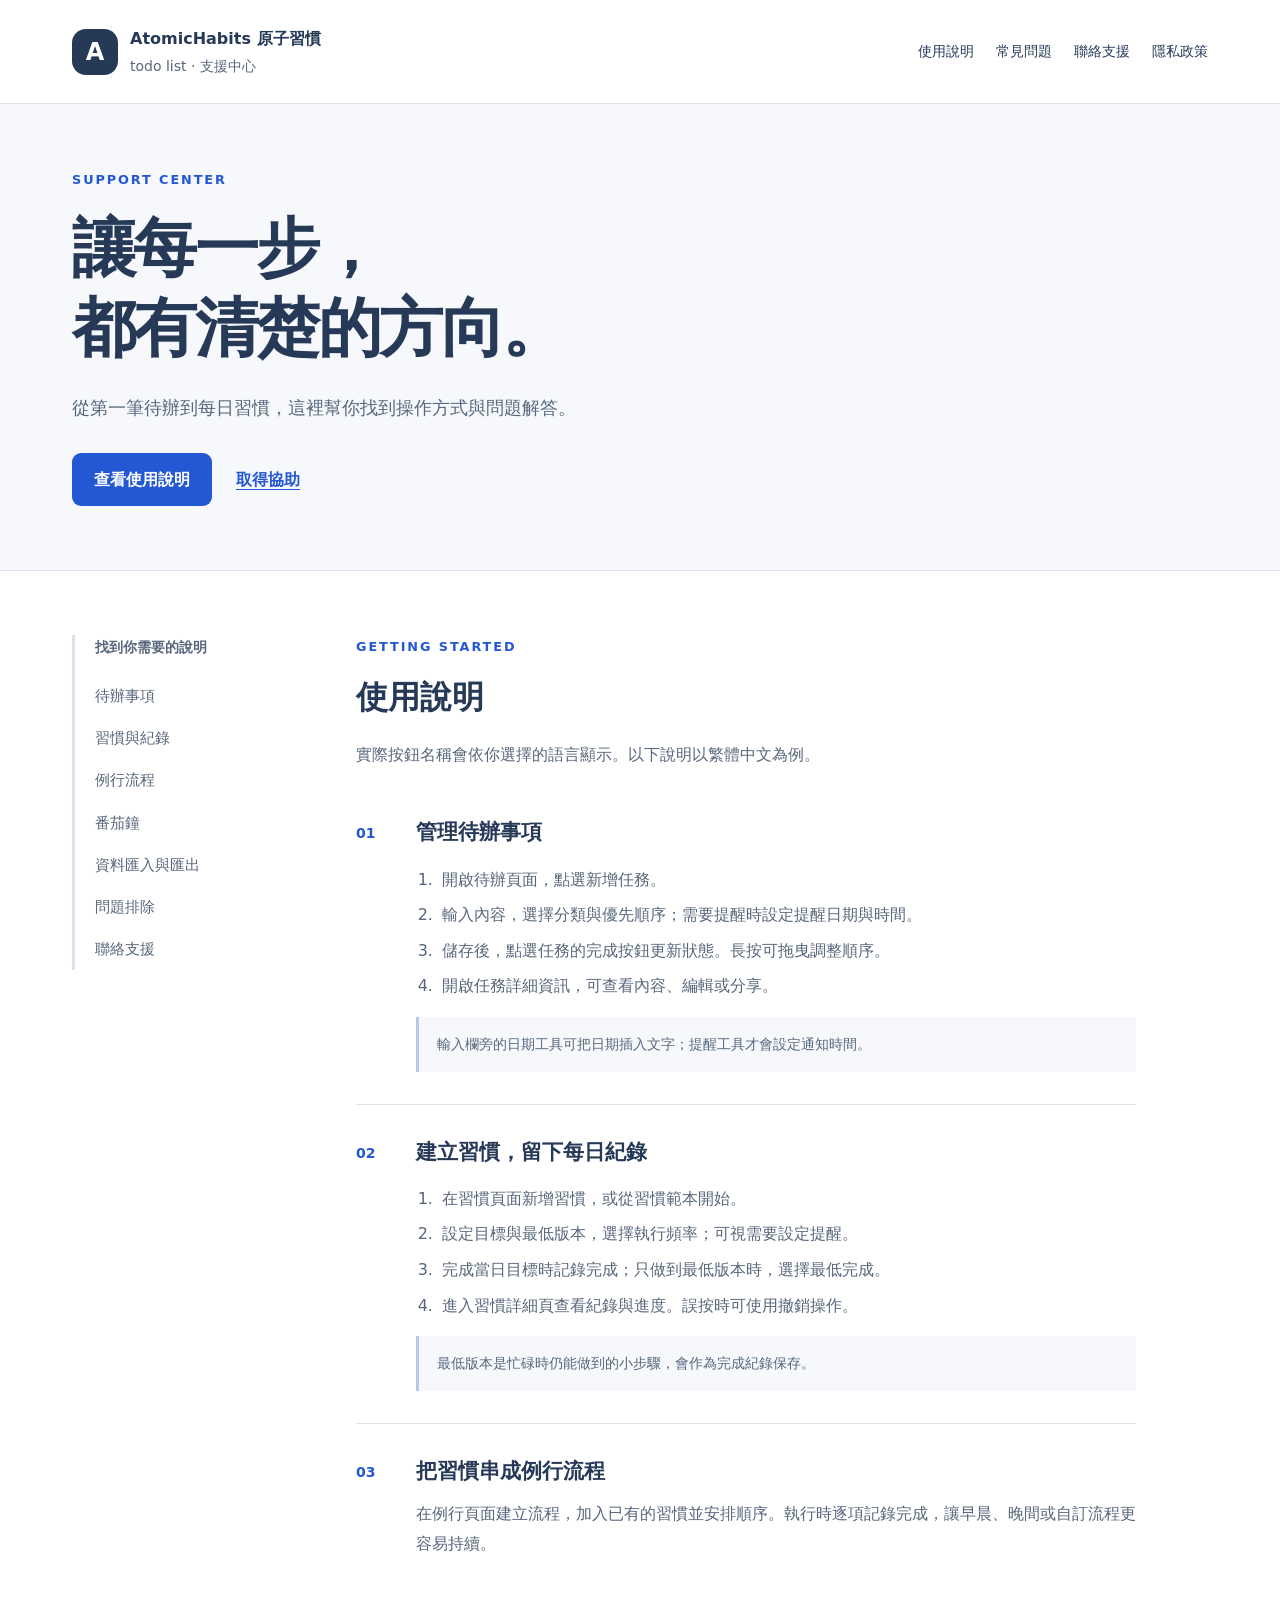
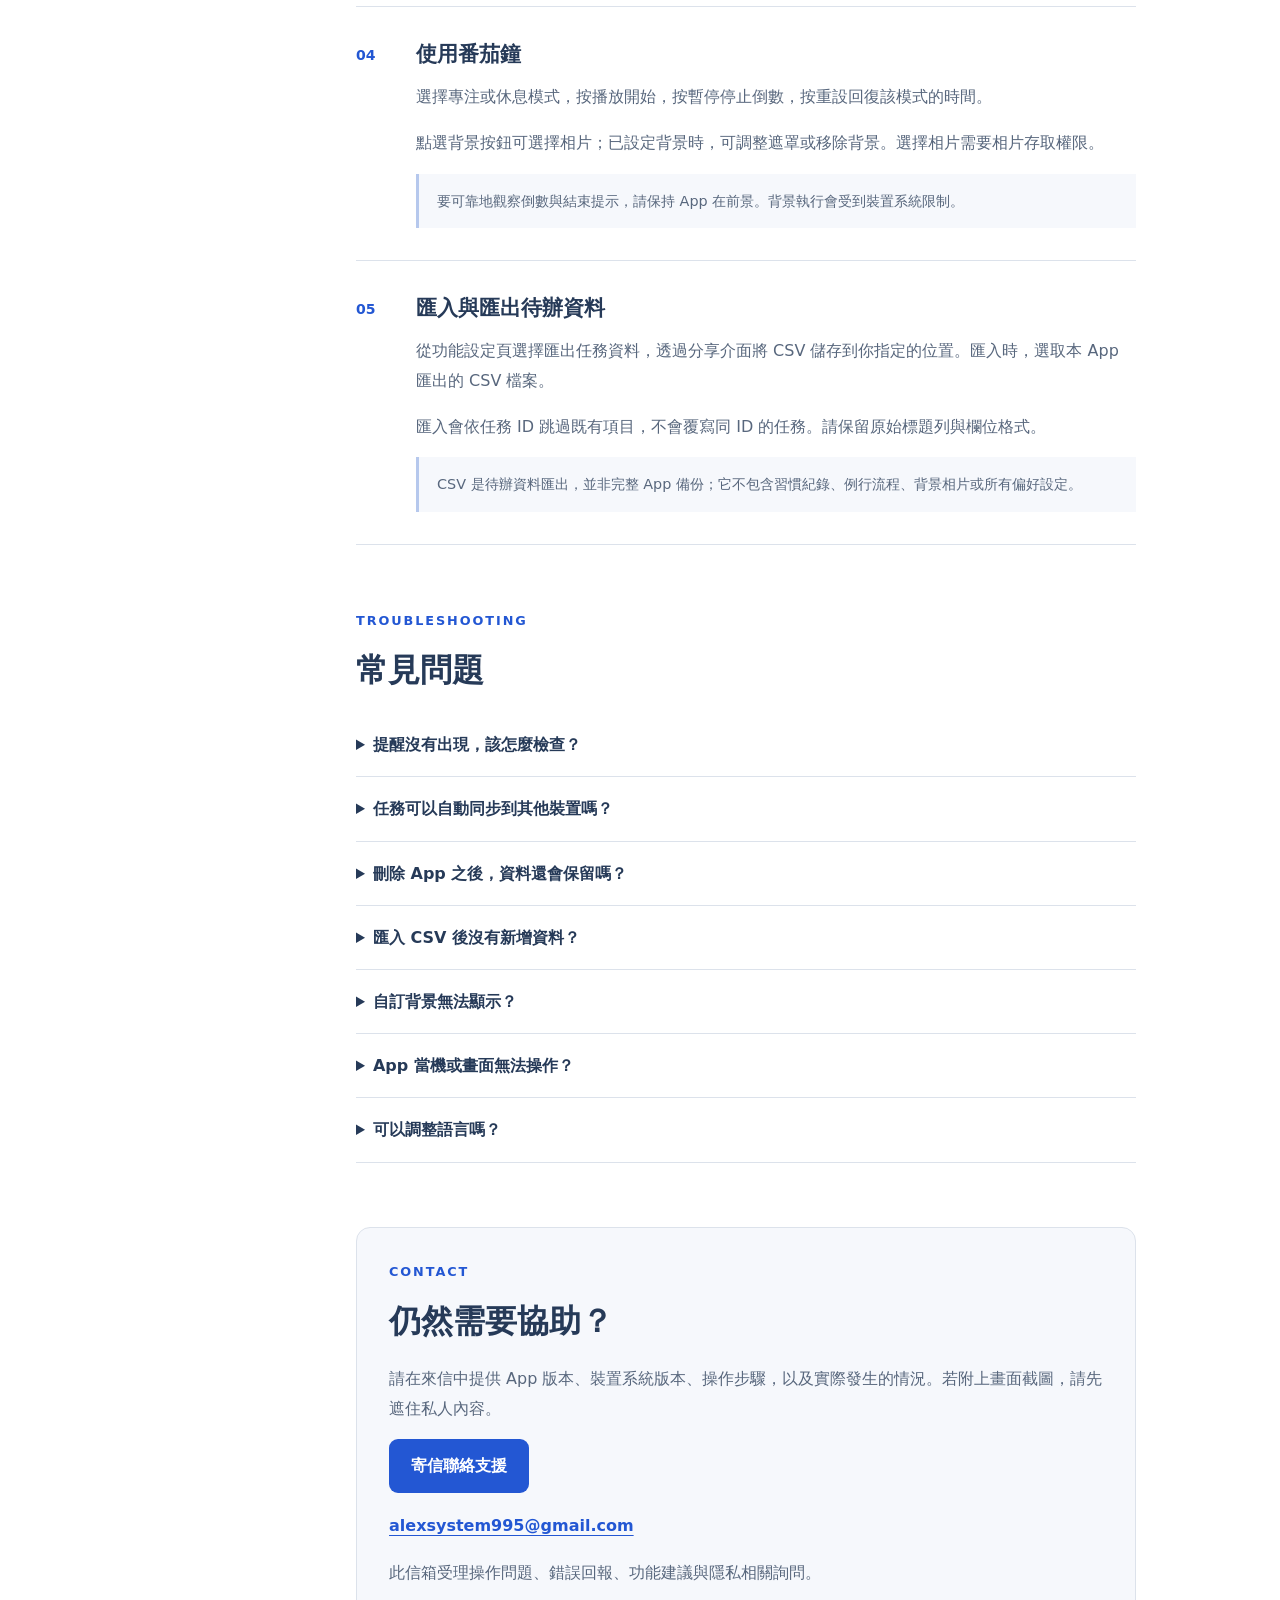
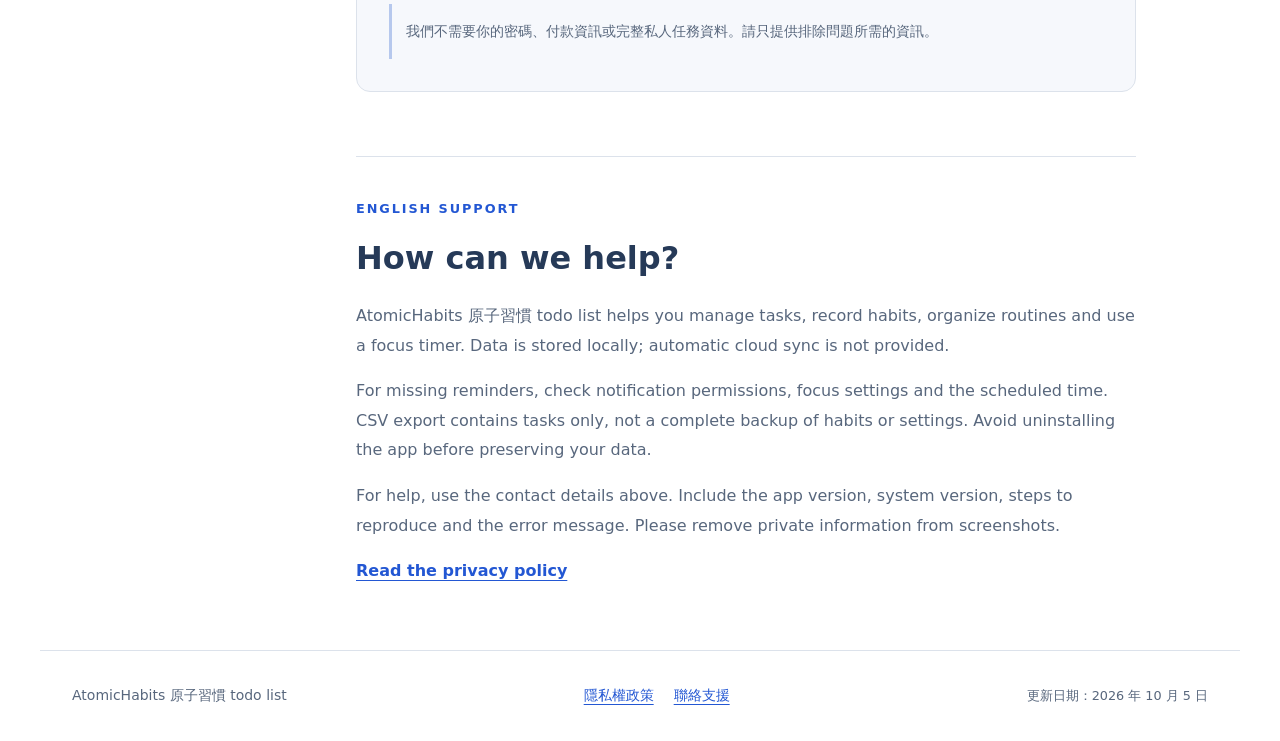
==== index.html @ 1fb46a44 "Build static support and privacy website" ====
<!doctype html>
<html lang="zh-Hant">
<head>
  <meta charset="utf-8">
  <meta name="viewport" content="width=device-width, initial-scale=1">
  <meta name="description" content="AtomicHabits 原子習慣 todo list 支援中心：待辦事項、習慣紀錄、例行流程、番茄鐘與資料管理說明。">
  <meta name="theme-color" content="#263a58">
  <title>AtomicHabits 原子習慣｜支援中心</title>
  <link rel="stylesheet" href="./styles.css">
</head>
<body>
  <a class="skip" href="#main">跳至主要內容</a>
  <header class="header"><a class="brand" href="./"><span class="brand-mark" aria-hidden="true">A</span><span>AtomicHabits 原子習慣<small>todo list · 支援中心</small></span></a><nav aria-label="主要導覽"><a href="#guides">使用說明</a><a href="#faq">常見問題</a><a href="#contact">聯絡支援</a><a href="./privacy.html">隱私政策</a></nav></header>
  <main id="main">
    <section class="intro"><p class="eyebrow">SUPPORT CENTER</p><h1>讓每一步，<br>都有清楚的方向。</h1><p>從第一筆待辦到每日習慣，這裡幫你找到操作方式與問題解答。</p><div class="intro-actions"><a class="button" href="#guides">查看使用說明</a><a class="text-link" href="#contact">取得協助</a></div></section>
    <div class="content-layout"><aside aria-label="說明目錄"><p>找到你需要的說明</p><a href="#tasks">待辦事項</a><a href="#habits">習慣與紀錄</a><a href="#routines">例行流程</a><a href="#focus">番茄鐘</a><a href="#data">資料匯入與匯出</a><a href="#faq">問題排除</a><a href="#contact">聯絡支援</a></aside>
    <div class="content">
      <section id="guides"><p class="eyebrow">GETTING STARTED</p><h2>使用說明</h2><p>實際按鈕名稱會依你選擇的語言顯示。以下說明以繁體中文為例。</p>
        <article id="tasks" class="guide"><span class="number">01</span><div><h3>管理待辦事項</h3><ol><li>開啟待辦頁面，點選新增任務。</li><li>輸入內容，選擇分類與優先順序；需要提醒時設定提醒日期與時間。</li><li>儲存後，點選任務的完成按鈕更新狀態。長按可拖曳調整順序。</li><li>開啟任務詳細資訊，可查看內容、編輯或分享。</li></ol><p class="note">輸入欄旁的日期工具可把日期插入文字；提醒工具才會設定通知時間。</p></div></article>
        <article id="habits" class="guide"><span class="number">02</span><div><h3>建立習慣，留下每日紀錄</h3><ol><li>在習慣頁面新增習慣，或從習慣範本開始。</li><li>設定目標與最低版本，選擇執行頻率；可視需要設定提醒。</li><li>完成當日目標時記錄完成；只做到最低版本時，選擇最低完成。</li><li>進入習慣詳細頁查看紀錄與進度。誤按時可使用撤銷操作。</li></ol><p class="note">最低版本是忙碌時仍能做到的小步驟，會作為完成紀錄保存。</p></div></article>
        <article id="routines" class="guide"><span class="number">03</span><div><h3>把習慣串成例行流程</h3><p>在例行頁面建立流程，加入已有的習慣並安排順序。執行時逐項記錄完成，讓早晨、晚間或自訂流程更容易持續。</p></div></article>
        <article id="focus" class="guide"><span class="number">04</span><div><h3>使用番茄鐘</h3><p>選擇專注或休息模式，按播放開始，按暫停停止倒數，按重設回復該模式的時間。</p><p>點選背景按鈕可選擇相片；已設定背景時，可調整遮罩或移除背景。選擇相片需要相片存取權限。</p><p class="note">要可靠地觀察倒數與結束提示，請保持 App 在前景。背景執行會受到裝置系統限制。</p></div></article>
        <article id="data" class="guide"><span class="number">05</span><div><h3>匯入與匯出待辦資料</h3><p>從功能設定頁選擇匯出任務資料，透過分享介面將 CSV 儲存到你指定的位置。匯入時，選取本 App 匯出的 CSV 檔案。</p><p>匯入會依任務 ID 跳過既有項目，不會覆寫同 ID 的任務。請保留原始標題列與欄位格式。</p><p class="note">CSV 是待辦資料匯出，並非完整 App 備份；它不包含習慣紀錄、例行流程、背景相片或所有偏好設定。</p></div></article>
      </section>
      <section id="faq" class="section"><p class="eyebrow">TROUBLESHOOTING</p><h2>常見問題</h2>
        <details><summary>提醒沒有出現，該怎麼檢查？</summary><p>確認已設定未來的提醒時間，並在裝置系統設定中允許此 App 發送通知。檢查勿擾或專注模式是否隱藏通知。習慣提醒也需要符合當日的執行頻率。調整後可重新儲存提醒，再測試一次。</p></details>
        <details><summary>任務可以自動同步到其他裝置嗎？</summary><p>目前資料以本機儲存為主，沒有帳號登入或 App 提供的自動雲端同步功能。待辦可透過 CSV 手動匯出與匯入。</p></details>
        <details><summary>刪除 App 之後，資料還會保留嗎？</summary><p>移除 App 或清除其資料可能刪除本機內容。操作前請先匯出需要保留的待辦。CSV 不包含全部 App 資料；支援人員也無法從伺服器找回你的本機紀錄。</p></details>
        <details><summary>匯入 CSV 後沒有新增資料？</summary><p>請使用本 App 匯出的檔案，確認檔案內有任務資料、標題列與欄位未被修改。相同 ID 的項目會被跳過。若仍有問題，請提供錯誤訊息與操作步驟；不必寄送包含私人任務的完整檔案。</p></details>
        <details><summary>自訂背景無法顯示？</summary><p>確認已允許相片存取，重新選擇一張相片。若原檔已不存在，App 可能清除失效的背景設定。你可以重新選擇背景，或移除背景回復預設介面。</p></details>
        <details><summary>App 當機或畫面無法操作？</summary><p>先關閉並重新開啟 App，確認使用最新版本，必要時重新啟動裝置。若持續發生，請聯絡支援。請先保留資料，不要直接移除 App 作為第一個排除步驟。</p></details>
        <details><summary>可以調整語言嗎？</summary><p>使用介面上的語言切換按鈕。App 支援繁體中文、簡體中文、英文、日文與泰文。</p></details>
      </section>
      <section id="contact" class="contact section"><p class="eyebrow">CONTACT</p><h2>仍然需要協助？</h2><p>請在來信中提供 App 版本、裝置系統版本、操作步驟，以及實際發生的情況。若附上畫面截圖，請先遮住私人內容。</p><div id="contact-channel"><a class="button" href="mailto:alexsystem995@gmail.com?subject=AtomicHabits%20Support">寄信聯絡支援</a><a class="contact-address" href="mailto:alexsystem995@gmail.com">alexsystem995@gmail.com</a><p>此信箱受理操作問題、錯誤回報、功能建議與隱私相關詢問。</p></div><p class="note">我們不需要你的密碼、付款資訊或完整私人任務資料。請只提供排除問題所需的資訊。</p></section>
      <section lang="en" class="english section"><p class="eyebrow">ENGLISH SUPPORT</p><h2>How can we help?</h2><p>AtomicHabits 原子習慣 todo list helps you manage tasks, record habits, organize routines and use a focus timer. Data is stored locally; automatic cloud sync is not provided.</p><p>For missing reminders, check notification permissions, focus settings and the scheduled time. CSV export contains tasks only, not a complete backup of habits or settings. Avoid uninstalling the app before preserving your data.</p><p>For help, use the contact details above. Include the app version, system version, steps to reproduce and the error message. Please remove private information from screenshots.</p><a class="text-link" href="./privacy.html#english">Read the privacy policy</a></section>
    </div></div>
  </main>
  <footer><span>AtomicHabits 原子習慣 todo list</span><div><a href="./privacy.html">隱私權政策</a><a href="#contact">聯絡支援</a></div><small>更新日期：2026 年 10 月 5 日</small></footer>
</body>
</html>
---- styles.css ----
:root{color-scheme:light;--ink:#263a58;--muted:#58677d;--line:#dce2eb;--blue:#2357d3;--paper:#f6f8fc}*{box-sizing:border-box}html{scroll-behavior:smooth;scroll-padding-top:24px}body{margin:0;color:var(--ink);background:#fff;font:16px/1.85 system-ui,-apple-system,"Noto Sans TC",sans-serif}a{color:var(--blue);text-underline-offset:4px}a:hover{text-decoration:underline}a:focus-visible,summary:focus-visible{outline:3px solid #e2a323;outline-offset:5px}h1,h2,h3,p{margin-top:0}h1{font-size:clamp(2.5rem,6vw,4rem);line-height:1.25;letter-spacing:-.04em;margin-bottom:24px}h2{font-size:2rem;line-height:1.4;margin-bottom:20px}h3{font-size:1.3rem;line-height:1.5;margin-bottom:12px}p{color:var(--muted)}.skip{position:absolute;top:-100px;left:16px;background:#fff;padding:12px;z-index:10}.skip:focus{top:12px}.header{max-width:1200px;margin:auto;padding:24px 32px;display:flex;gap:24px;align-items:center;justify-content:space-between}.brand{display:flex;align-items:center;gap:12px;color:var(--ink);font-weight:750;text-decoration:none}.brand small{display:block;color:var(--muted);font-size:.875rem;font-weight:400}.brand-mark{display:grid;place-items:center;width:46px;height:46px;flex-shrink:0;background:var(--ink);color:#fff;border-radius:14px;font-size:24px}.header nav{display:flex;gap:22px;flex-wrap:wrap;font-size:.9rem}.header nav a{color:var(--ink);text-decoration:none}.intro{background:var(--paper);padding:64px max(32px,calc((100% - 1136px)/2));border-block:1px solid var(--line);position:relative}.intro>p:not(.eyebrow){max-width:640px;font-size:1.1rem}.eyebrow{font-size:.8rem;letter-spacing:.15em;font-weight:750;color:var(--blue);margin-bottom:16px}.intro-actions{display:flex;gap:24px;align-items:center;flex-wrap:wrap;margin-top:28px}.button{display:inline-block;background:var(--blue);color:#fff;padding:12px 22px;border-radius:9px;text-decoration:none;font-weight:650}.text-link{font-weight:650}.content-layout{max-width:1200px;margin:auto;padding:64px 32px;display:grid;grid-template-columns:220px minmax(0,1fr);gap:64px}aside{position:sticky;top:24px;align-self:start;border-left:3px solid var(--line);padding-left:20px}aside p{font-size:.875rem;font-weight:650}aside a{display:block;padding:7px 0;color:var(--muted);font-size:.95rem;text-decoration:none}.content{max-width:780px}.guide{display:grid;grid-template-columns:40px minmax(0,1fr);gap:20px;padding:32px 0;border-bottom:1px solid var(--line);scroll-margin-top:24px}.number{font-size:.875rem;color:var(--blue);padding-top:4px;font-weight:750}ol{padding-left:22px;color:var(--muted)}li{padding-left:4px;margin:6px 0}.note{font-size:.9rem;background:var(--paper);border-left:3px solid #b6c8ed;padding:14px 18px;margin-bottom:0}.section{margin-top:64px}details{border-bottom:1px solid var(--line);padding:18px 0}summary{cursor:pointer;font-weight:650;line-height:1.7}details p{margin:14px 0 0;padding-right:12px}.contact{background:var(--paper);border:1px solid var(--line);border-radius:14px;padding:32px;overflow-wrap:anywhere}.contact .note{padding-left:14px}.contact-address{display:block;margin:18px 0;font-weight:650}.english{border-top:1px solid var(--line);padding-top:40px}footer{max-width:1200px;margin:auto;padding:32px;border-top:1px solid var(--line);display:flex;align-items:center;justify-content:space-between;gap:20px;flex-wrap:wrap;color:var(--muted);font-size:.875rem}footer div{display:flex;gap:20px}footer small{font-size:.8rem}.policy{max-width:850px;margin:0 auto;padding:56px 32px}.policy section{margin-top:36px}.policy h1{font-size:2.5rem}.policy ul{color:var(--muted);padding-left:22px}@media(max-width:850px){.header{align-items:flex-start;flex-direction:column}.content-layout{grid-template-columns:1fr;gap:32px;padding-top:32px}aside{position:static;display:flex;flex-wrap:wrap;gap:0 20px}aside p{width:100%;margin-bottom:4px}aside a{font-size:.875rem}.intro{padding-block:44px}.content{max-width:none}}@media(max-width:480px){.header,.content-layout,.policy,footer{padding-left:20px;padding-right:20px}.header nav{gap:14px}.intro{padding-inline:20px}.guide{grid-template-columns:1fr;gap:6px}.contact{padding:22px}h2{font-size:1.65rem}}@media(prefers-reduced-motion:reduce){html{scroll-behavior:auto}}
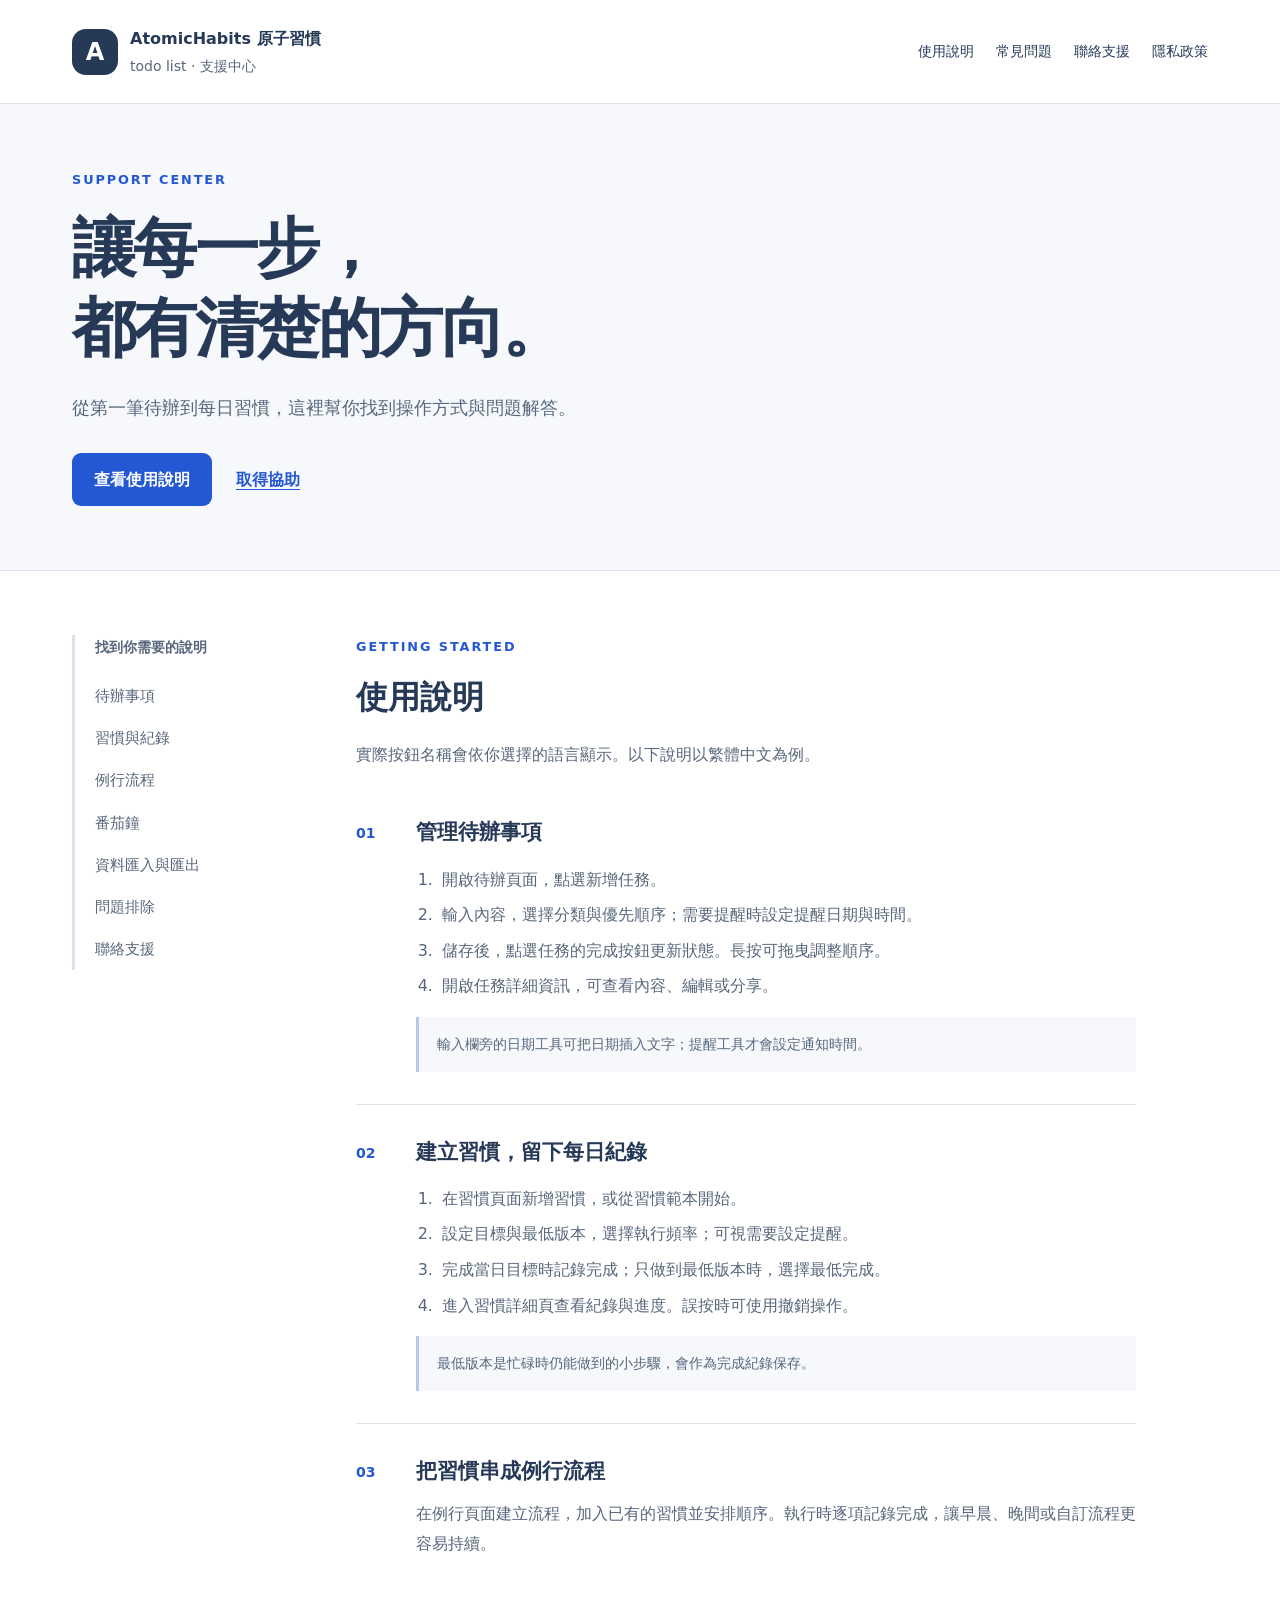
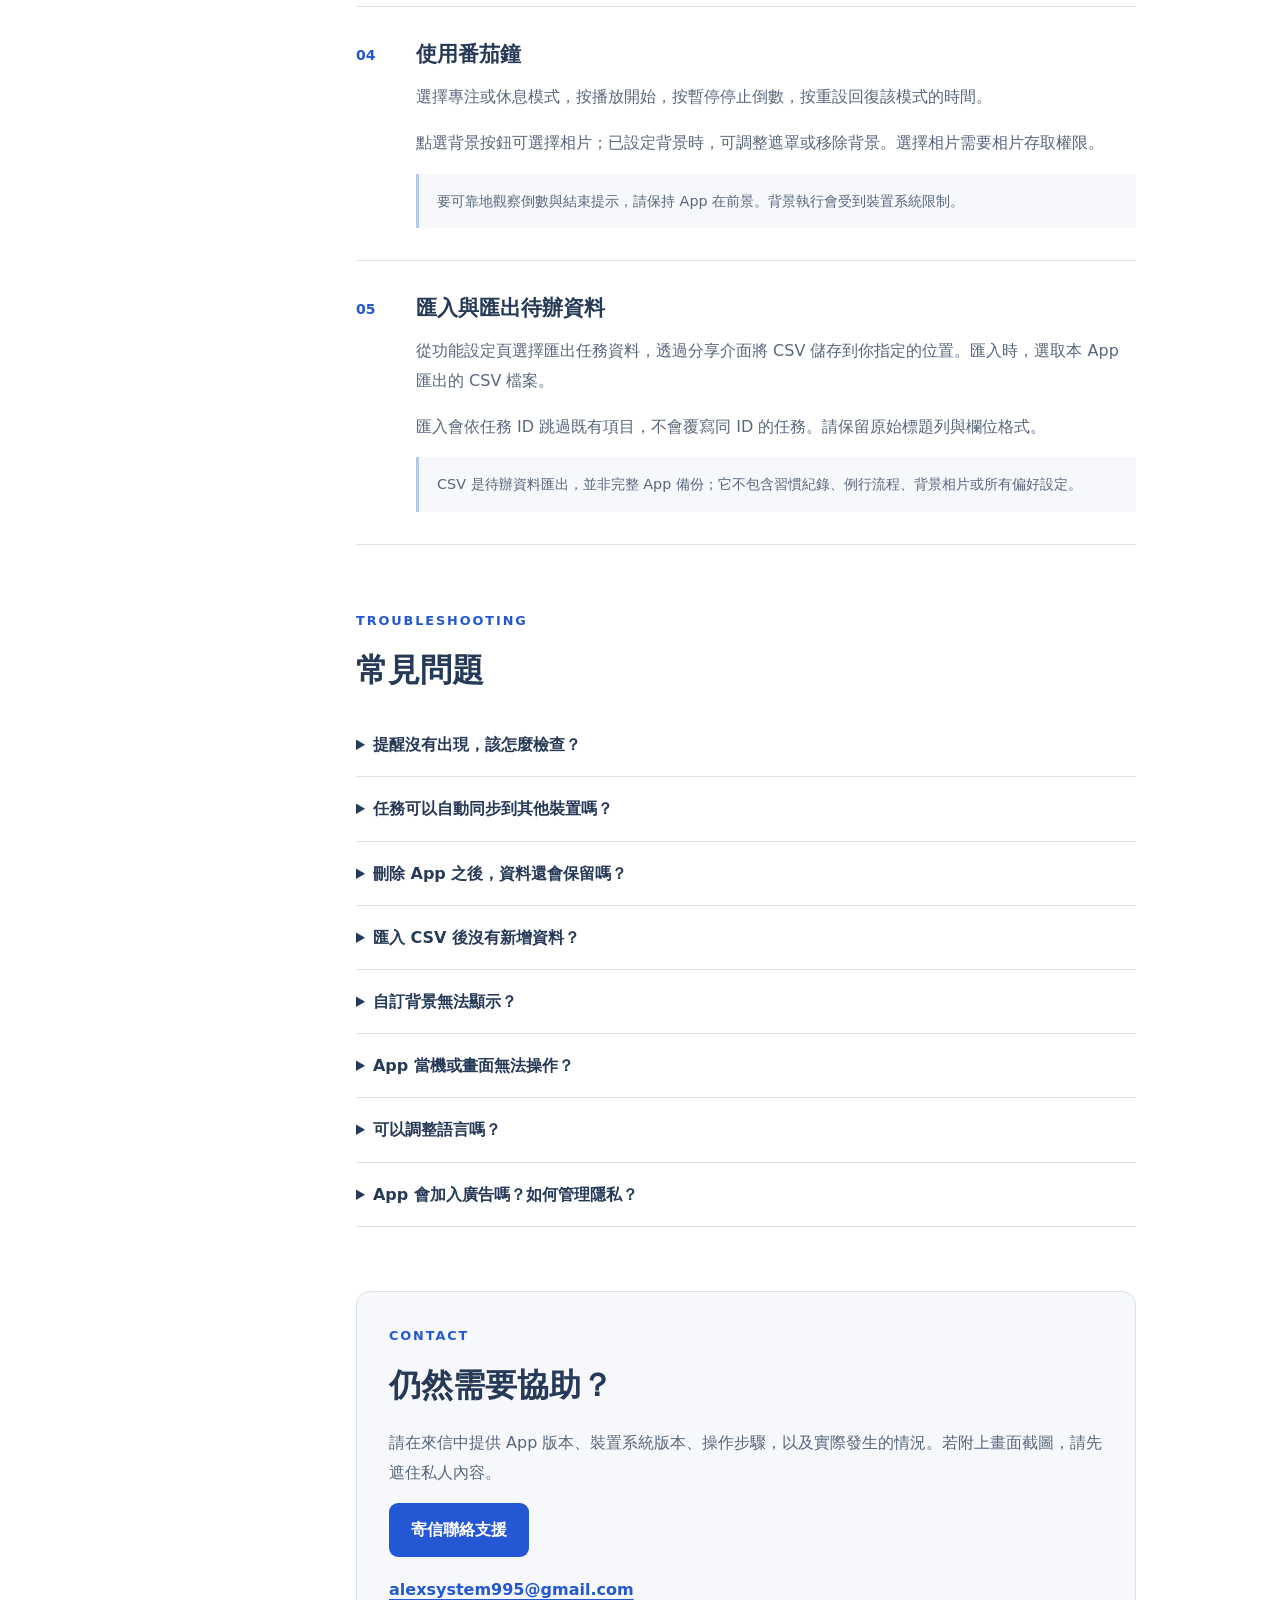
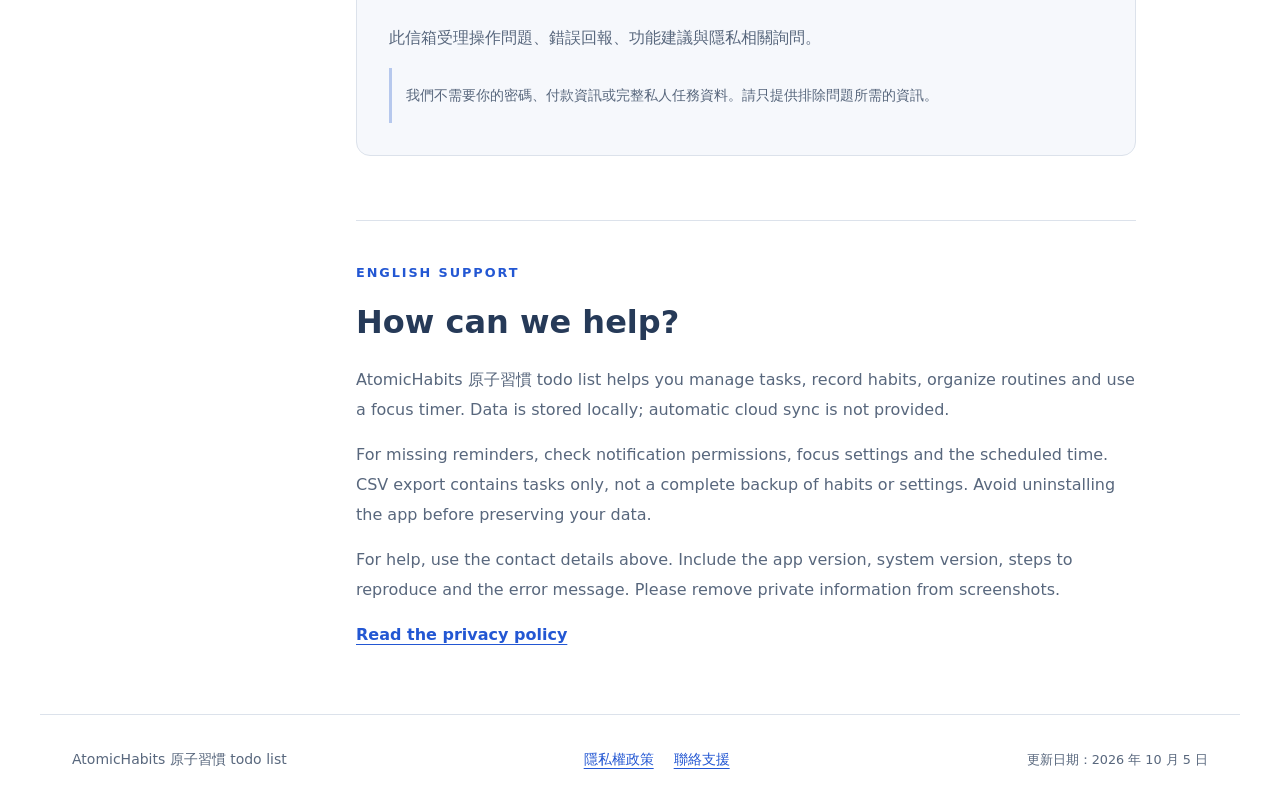
==== commit 7b1558fc: "Disclose planned AdMob advertising and privacy choices" ====
--- a/index.html
+++ b/index.html
@@ -30,6 +30,7 @@
         <details><summary>自訂背景無法顯示？</summary><p>確認已允許相片存取，重新選擇一張相片。若原檔已不存在，App 可能清除失效的背景設定。你可以重新選擇背景，或移除背景回復預設介面。</p></details>
         <details><summary>App 當機或畫面無法操作？</summary><p>先關閉並重新開啟 App，確認使用最新版本，必要時重新啟動裝置。若持續發生，請聯絡支援。請先保留資料，不要直接移除 App 作為第一個排除步驟。</p></details>
         <details><summary>可以調整語言嗎？</summary><p>使用介面上的語言切換按鈕。App 支援繁體中文、簡體中文、英文、日文與泰文。</p></details>
+        <details><summary>App 會加入廣告嗎？如何管理隱私？</summary><p>廣告功能正在設計中，預計導入 Google AdMob，目前尚未啟用。正式推出時，會依適用要求提供同意流程與廣告隱私選項，並在涉及追蹤時請求系統授權。拒絕追蹤不應影響主要功能，仍可能顯示受限制或非個人化廣告。預計處理的資料與後續更新請見 <a href="./privacy.html#ads">廣告隱私說明</a>。</p></details>
       </section>
       <section id="contact" class="contact section"><p class="eyebrow">CONTACT</p><h2>仍然需要協助？</h2><p>請在來信中提供 App 版本、裝置系統版本、操作步驟，以及實際發生的情況。若附上畫面截圖，請先遮住私人內容。</p><div id="contact-channel"><a class="button" href="mailto:alexsystem995@gmail.com?subject=AtomicHabits%20Support">寄信聯絡支援</a><a class="contact-address" href="mailto:alexsystem995@gmail.com">alexsystem995@gmail.com</a><p>此信箱受理操作問題、錯誤回報、功能建議與隱私相關詢問。</p></div><p class="note">我們不需要你的密碼、付款資訊或完整私人任務資料。請只提供排除問題所需的資訊。</p></section>
       <section lang="en" class="english section"><p class="eyebrow">ENGLISH SUPPORT</p><h2>How can we help?</h2><p>AtomicHabits 原子習慣 todo list helps you manage tasks, record habits, organize routines and use a focus timer. Data is stored locally; automatic cloud sync is not provided.</p><p>For missing reminders, check notification permissions, focus settings and the scheduled time. CSV export contains tasks only, not a complete backup of habits or settings. Avoid uninstalling the app before preserving your data.</p><p>For help, use the contact details above. Include the app version, system version, steps to reproduce and the error message. Please remove private information from screenshots.</p><a class="text-link" href="./privacy.html#english">Read the privacy policy</a></section>
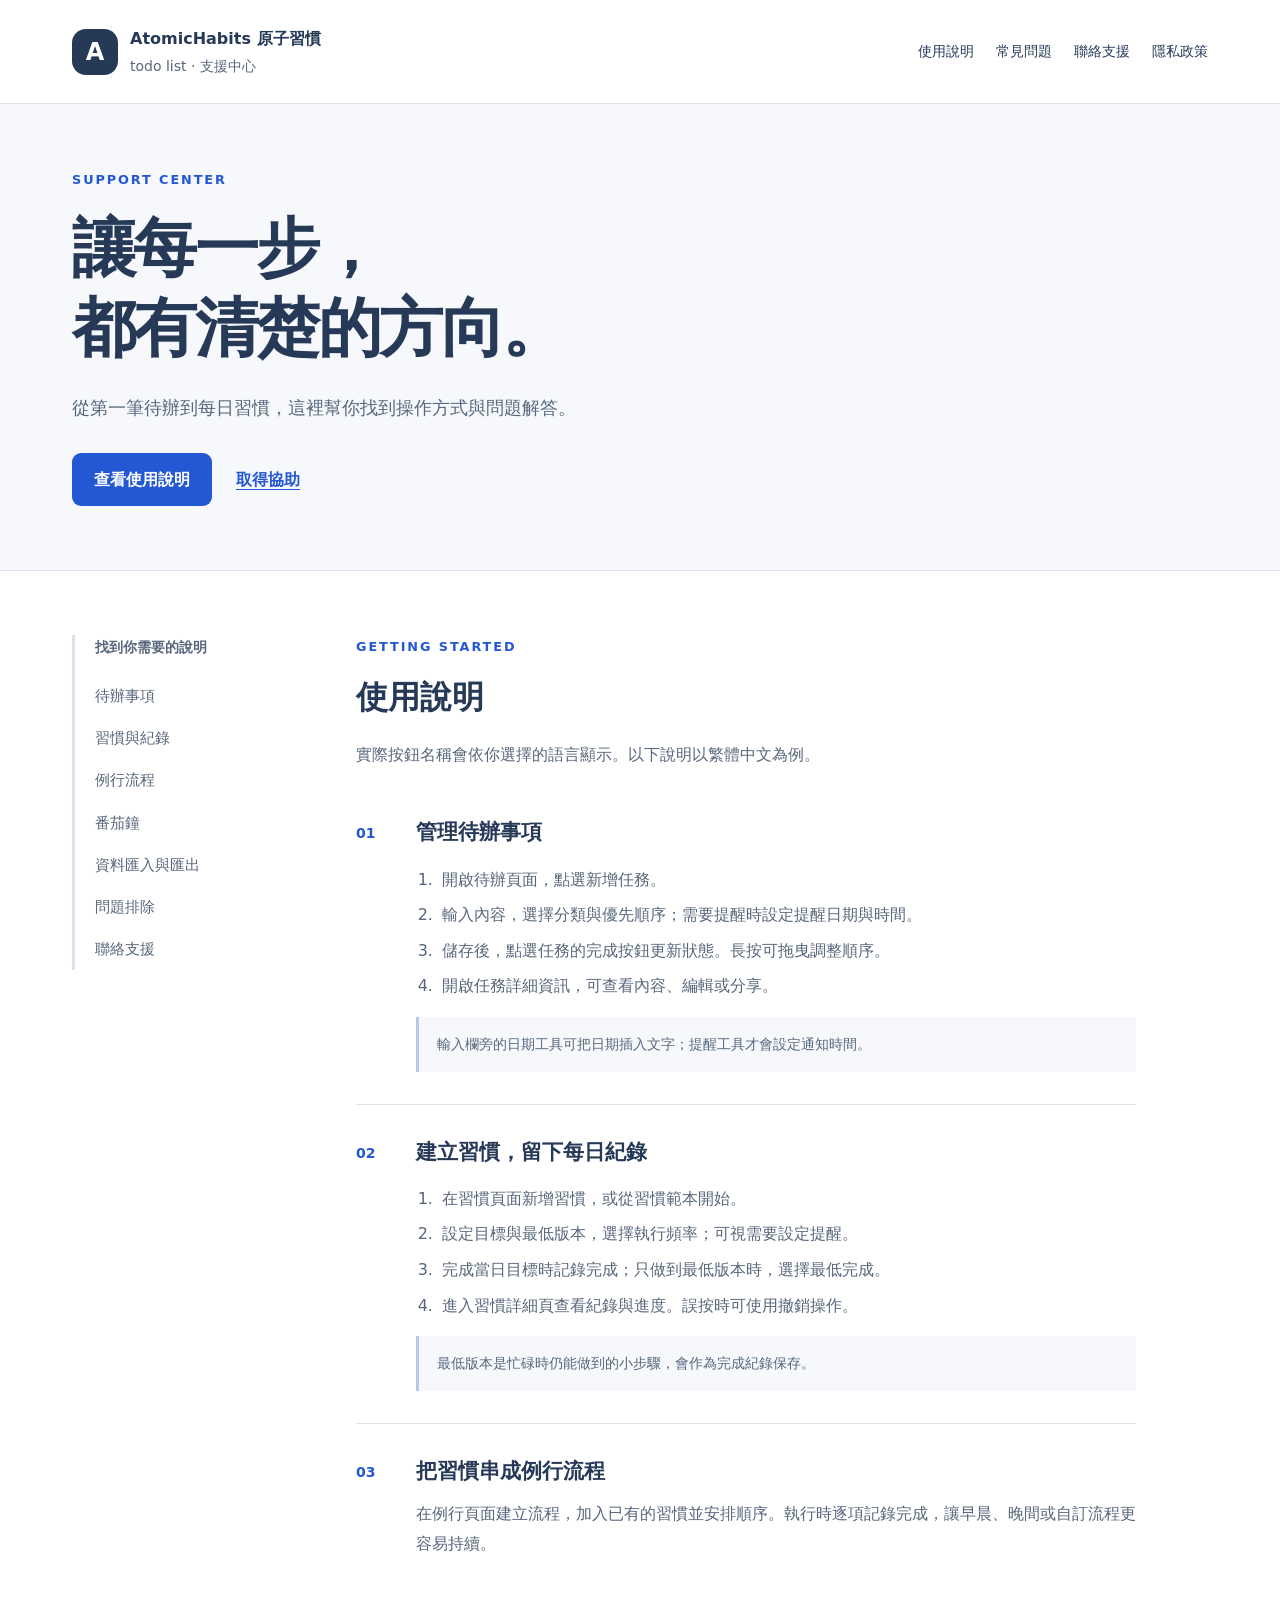
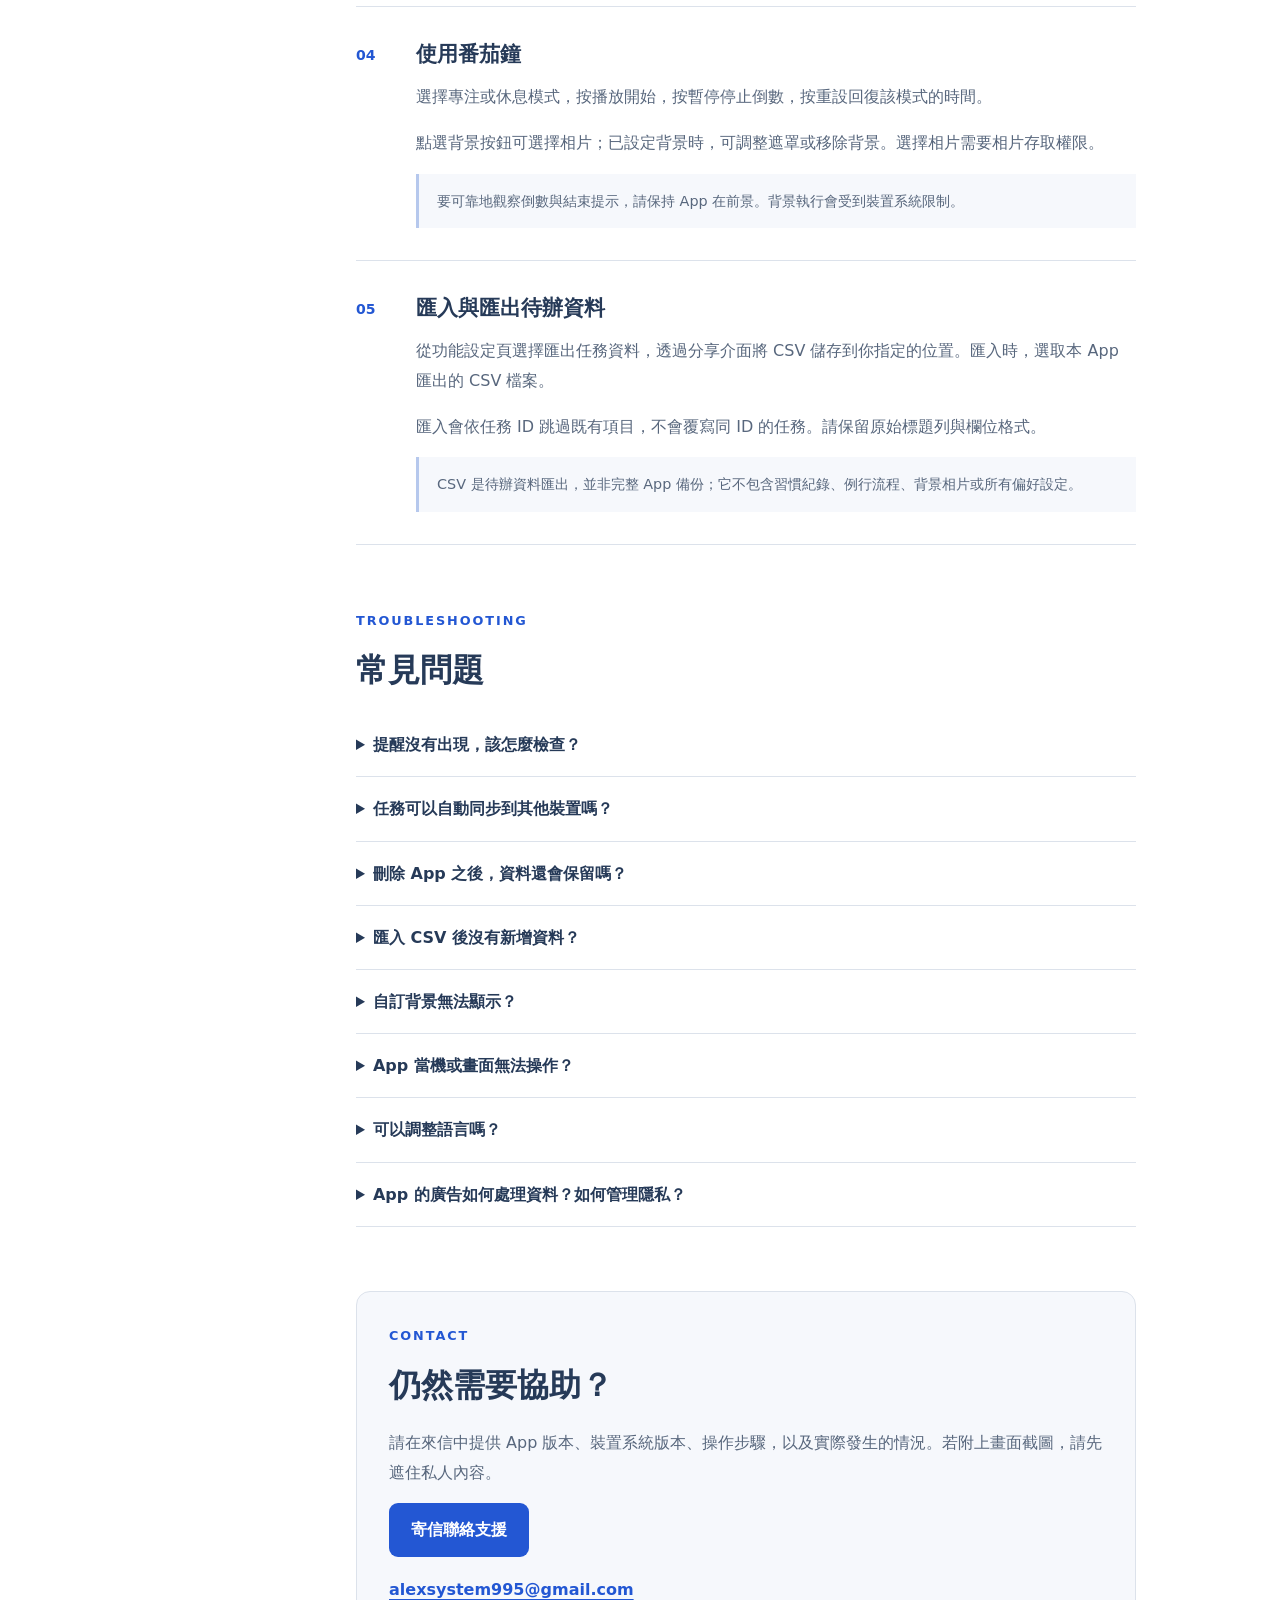
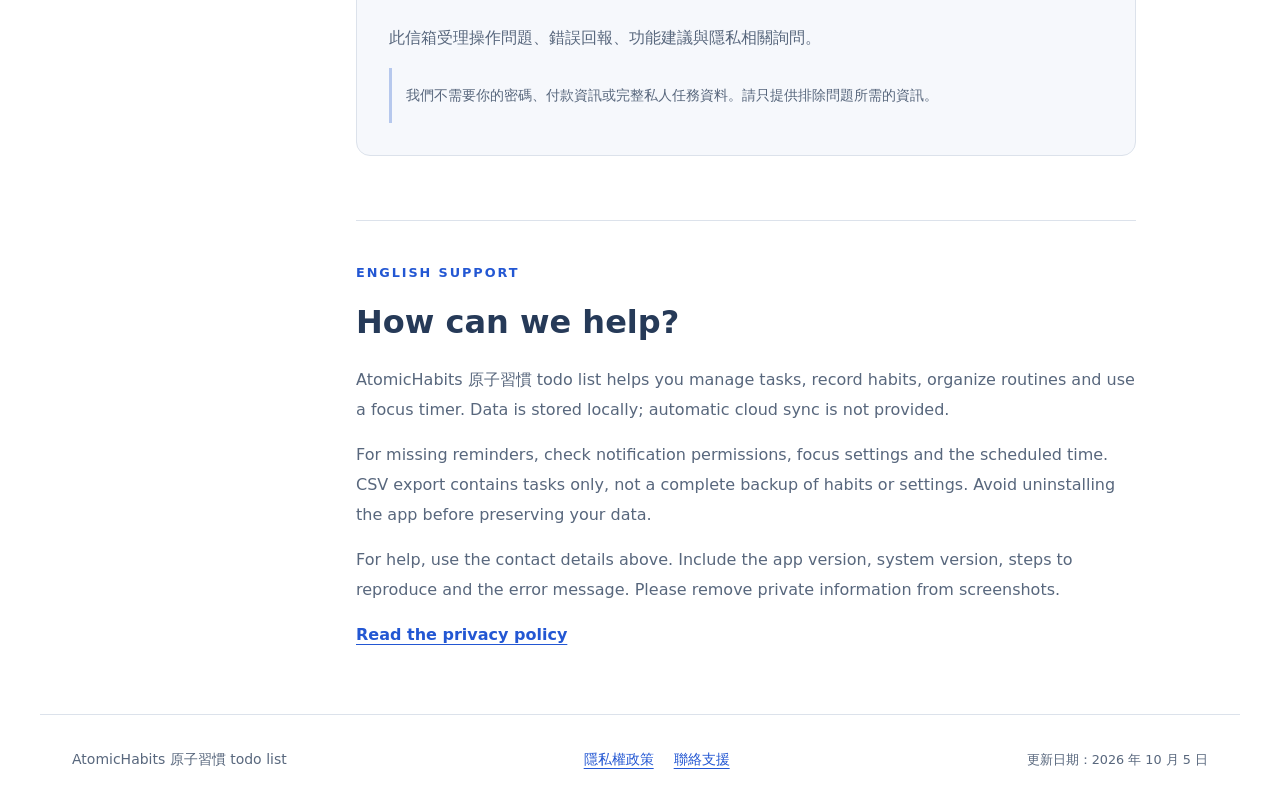
==== commit 8cae47fe: "Use present-tense AdMob privacy and support disclosures" ====
--- a/index.html
+++ b/index.html
@@ -30,7 +30,7 @@
         <details><summary>自訂背景無法顯示？</summary><p>確認已允許相片存取，重新選擇一張相片。若原檔已不存在，App 可能清除失效的背景設定。你可以重新選擇背景，或移除背景回復預設介面。</p></details>
         <details><summary>App 當機或畫面無法操作？</summary><p>先關閉並重新開啟 App，確認使用最新版本，必要時重新啟動裝置。若持續發生，請聯絡支援。請先保留資料，不要直接移除 App 作為第一個排除步驟。</p></details>
         <details><summary>可以調整語言嗎？</summary><p>使用介面上的語言切換按鈕。App 支援繁體中文、簡體中文、英文、日文與泰文。</p></details>
-        <details><summary>App 會加入廣告嗎？如何管理隱私？</summary><p>廣告功能正在設計中，預計導入 Google AdMob，目前尚未啟用。正式推出時，會依適用要求提供同意流程與廣告隱私選項，並在涉及追蹤時請求系統授權。拒絕追蹤不應影響主要功能，仍可能顯示受限制或非個人化廣告。預計處理的資料與後續更新請見 <a href="./privacy.html#ads">廣告隱私說明</a>。</p></details>
+        <details><summary>App 的廣告如何處理資料？如何管理隱私？</summary><p>本 App 使用 Google AdMob 提供廣告，依適用要求提供同意流程與廣告隱私選項，並在涉及追蹤或存取廣告識別碼時先取得系統授權。你可在 App 內的廣告隱私選項調整適用的同意選擇，也可在裝置設定管理追蹤授權。拒絕追蹤不影響主要功能，仍可能顯示受限制或非個人化廣告。資料處理方式請見 <a href="./privacy.html#ads">廣告隱私說明</a>。</p></details>
       </section>
       <section id="contact" class="contact section"><p class="eyebrow">CONTACT</p><h2>仍然需要協助？</h2><p>請在來信中提供 App 版本、裝置系統版本、操作步驟，以及實際發生的情況。若附上畫面截圖，請先遮住私人內容。</p><div id="contact-channel"><a class="button" href="mailto:alexsystem995@gmail.com?subject=AtomicHabits%20Support">寄信聯絡支援</a><a class="contact-address" href="mailto:alexsystem995@gmail.com">alexsystem995@gmail.com</a><p>此信箱受理操作問題、錯誤回報、功能建議與隱私相關詢問。</p></div><p class="note">我們不需要你的密碼、付款資訊或完整私人任務資料。請只提供排除問題所需的資訊。</p></section>
       <section lang="en" class="english section"><p class="eyebrow">ENGLISH SUPPORT</p><h2>How can we help?</h2><p>AtomicHabits 原子習慣 todo list helps you manage tasks, record habits, organize routines and use a focus timer. Data is stored locally; automatic cloud sync is not provided.</p><p>For missing reminders, check notification permissions, focus settings and the scheduled time. CSV export contains tasks only, not a complete backup of habits or settings. Avoid uninstalling the app before preserving your data.</p><p>For help, use the contact details above. Include the app version, system version, steps to reproduce and the error message. Please remove private information from screenshots.</p><a class="text-link" href="./privacy.html#english">Read the privacy policy</a></section>
